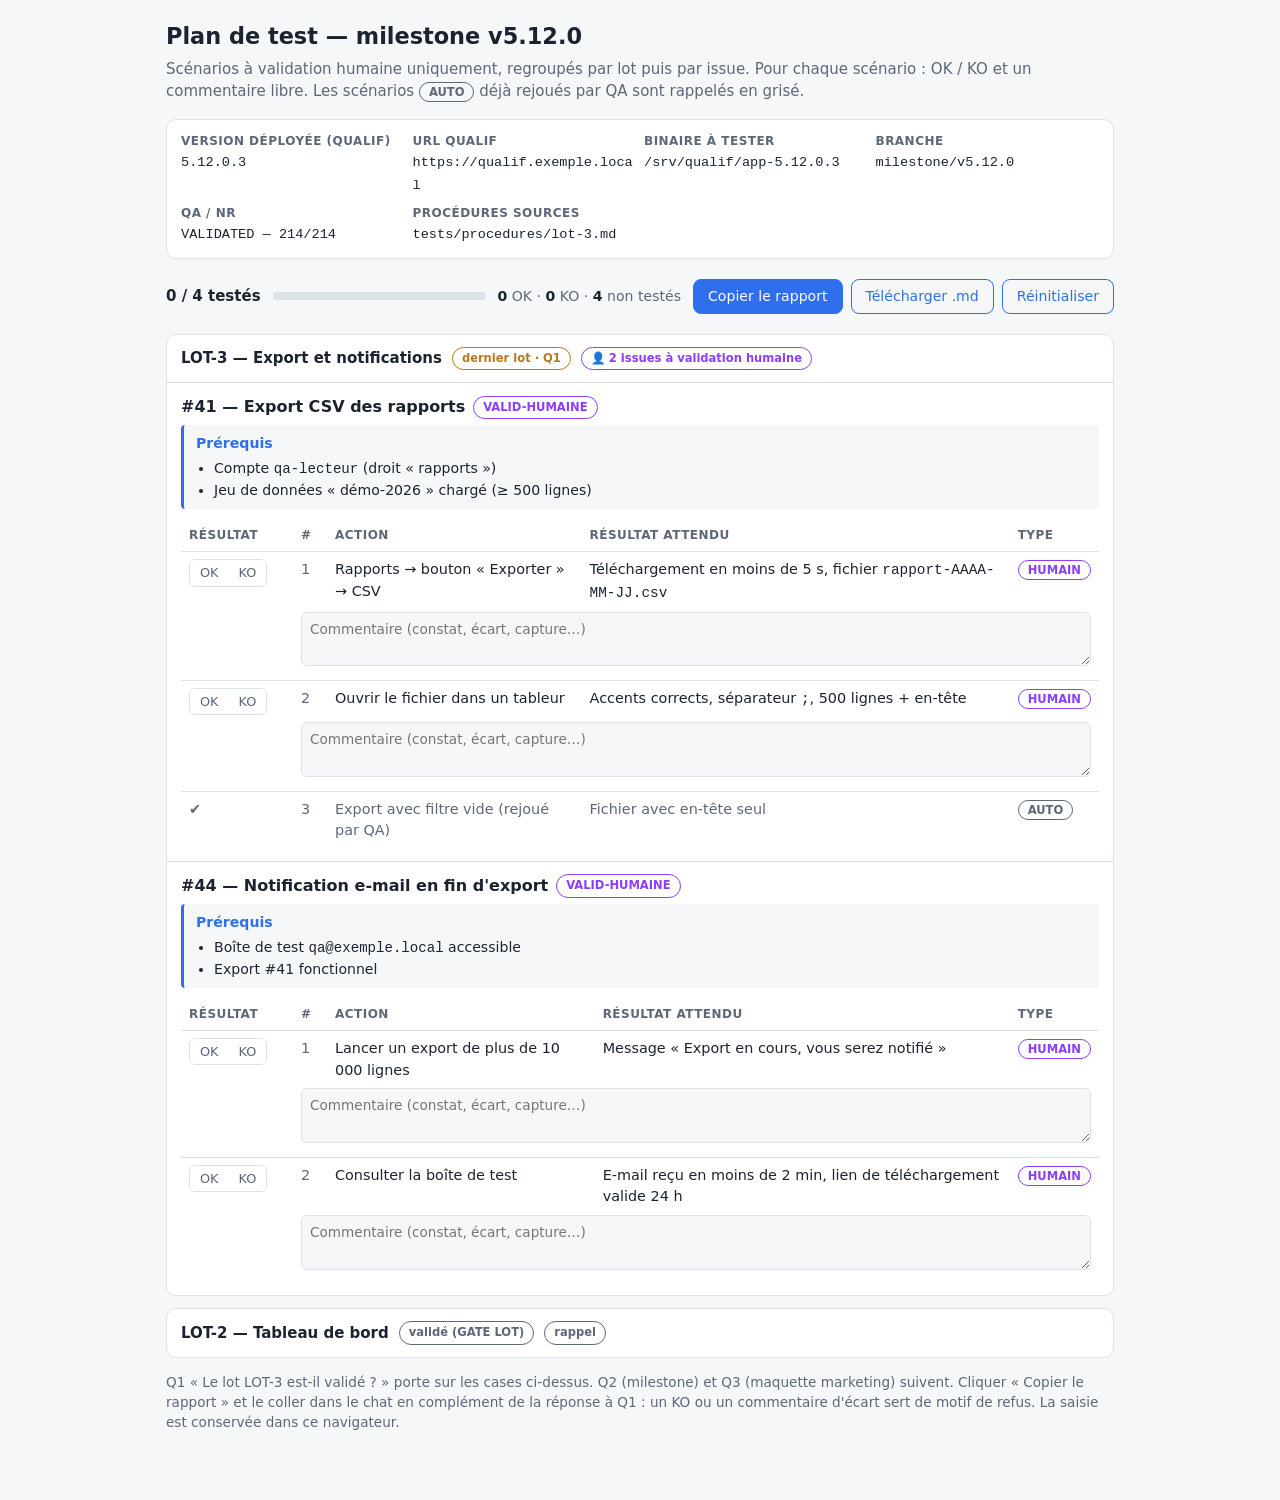
==== TEMPLATE_claude/templates/test-plan/plan-de-test.exemple.html @ fdb284cf "feat(agents): plan de test HTML par lot/issue, rapport copiable, lecture apres reponse Co-Authored-B" ====
<!doctype html>
<html lang="fr">
<head>
<meta charset="utf-8">
<meta name="viewport" content="width=device-width, initial-scale=1">
<title>Plan de test — milestone {VERSION} — {LOT}</title>
<style>
:root{--bg:#f6f7f9;--card:#fff;--fg:#1c2330;--mut:#5d6778;--line:#dde1e8;--acc:#2f6fed;--ok:#1e8e4e;--warn:#b7791f;--hum:#8a3ffc;--auto:#5d6778}
@media (prefers-color-scheme:dark){:root{--bg:#12161d;--card:#1b212b;--fg:#e6e9ef;--mut:#9aa4b5;--line:#2c3441;--acc:#6b9bff;--ok:#4cc27f;--warn:#e0a84a;--hum:#b88cff;--auto:#9aa4b5}}
*{box-sizing:border-box}
body{margin:0;background:var(--bg);color:var(--fg);font:15px/1.5 system-ui,sans-serif}
main{max-width:980px;margin:0 auto;padding:20px 16px 60px}
h1{font-size:1.4rem;margin:0 0 4px}
.sub{color:var(--mut);margin:0 0 16px}
.meta{display:grid;grid-template-columns:repeat(auto-fit,minmax(220px,1fr));gap:8px;background:var(--card);border:1px solid var(--line);border-radius:10px;padding:12px 14px;margin-bottom:12px}
.meta b{display:block;font-size:.75rem;color:var(--mut);text-transform:uppercase;letter-spacing:.04em}
.meta code{font-size:.85rem;word-break:break-all}
.bar{position:sticky;top:0;z-index:2;background:var(--bg);padding:8px 0;display:flex;gap:12px;align-items:center;flex-wrap:wrap}
.prog{flex:1;min-width:160px;height:8px;background:var(--line);border-radius:6px;overflow:hidden}
.prog i{display:block;height:100%;width:0;background:var(--ok);transition:width .2s}
details.lot{background:var(--card);border:1px solid var(--line);border-radius:10px;margin:12px 0}
details.lot>summary{cursor:pointer;padding:12px 14px;font-weight:600;display:flex;gap:10px;align-items:center;flex-wrap:wrap}
.tag{font-size:.72rem;font-weight:600;border-radius:999px;padding:2px 9px;border:1px solid currentColor;white-space:nowrap}
.tag.hum{color:var(--hum)}.tag.auto{color:var(--auto)}.tag.last{color:var(--warn)}
.issue{border-top:1px solid var(--line);padding:12px 14px}
.issue h3{font-size:1rem;margin:0 0 6px;display:flex;gap:8px;align-items:center;flex-wrap:wrap}
.pre{margin:6px 0 10px;padding:8px 12px;background:var(--bg);border-left:3px solid var(--acc);border-radius:4px;font-size:.88rem}
.pre b{color:var(--acc)}
.pre ul{margin:4px 0 0 18px;padding:0}
table{width:100%;border-collapse:collapse;font-size:.9rem}
th,td{text-align:left;padding:7px 8px;border-top:1px solid var(--line);vertical-align:top}
th{font-size:.75rem;color:var(--mut);text-transform:uppercase;letter-spacing:.04em;border-top:0}
td.n{width:34px;color:var(--mut)}td.t{width:80px}td.c{width:44px;text-align:center}
tr.auto td{color:var(--mut)}
.note{color:var(--mut);font-size:.85rem;margin-top:14px}
td.r{width:112px;white-space:nowrap}
.rs{display:inline-flex;border:1px solid var(--line);border-radius:6px;overflow:hidden}
.rs button{border:0;background:var(--card);color:var(--mut);padding:3px 10px;font:inherit;font-size:.8rem;cursor:pointer}
.rs button.on-ok{background:var(--ok);color:#fff}.rs button.on-ko{background:#c0392b;color:#fff}
tr.cm td{border-top:0;padding-top:0}
tr.cm textarea{width:100%;min-height:44px;resize:vertical;font:inherit;font-size:.85rem;color:var(--fg);background:var(--bg);border:1px solid var(--line);border-radius:6px;padding:6px 8px}
.act{display:flex;gap:8px;flex-wrap:wrap}
.btn{border:1px solid var(--acc);background:var(--acc);color:#fff;border-radius:8px;padding:6px 14px;font:inherit;font-size:.88rem;cursor:pointer}
.btn.sec{background:transparent;color:var(--acc)}
.sum{font-size:.88rem;color:var(--mut)}.sum b{color:var(--fg)}
#toast{position:fixed;bottom:16px;left:50%;transform:translateX(-50%);background:var(--fg);color:var(--bg);padding:8px 16px;border-radius:8px;opacity:0;transition:opacity .2s;pointer-events:none}
#toast.show{opacity:1}
@media (max-width:640px){td.t{display:none}th:nth-child(4){display:none}}
</style>
</head>
<body>
<main>
<h1>Plan de test — milestone v5.12.0</h1>
<p class="sub">Scénarios à validation humaine uniquement, regroupés par lot puis par issue. Pour chaque scénario : OK / KO et un commentaire libre. Les scénarios <span class="tag auto">AUTO</span> déjà rejoués par QA sont rappelés en grisé.</p>

<div class="meta">
  <div><b>Version déployée (QUALIF)</b><code>5.12.0.3</code></div>
  <div><b>URL QUALIF</b><code>https://qualif.exemple.local</code></div>
  <div><b>Binaire à tester</b><code>/srv/qualif/app-5.12.0.3</code></div>
  <div><b>Branche</b><code>milestone/v5.12.0</code></div>
  <div><b>QA / NR</b><code>VALIDATED — 214/214</code></div>
  <div><b>Procédures sources</b><code>tests/procedures/lot-3.md</code></div>
</div>

<div class="bar">
  <strong id="count">0 / 0 testés</strong>
  <div class="prog"><i id="pbar"></i></div>
  <span class="sum" id="sum"></span>
  <div class="act"><button class="btn" id="copy">Copier le rapport</button><button class="btn sec" id="dl">Télécharger .md</button><button class="btn sec" id="rst">Réinitialiser</button></div>
</div>

<!-- LOT 3 — dernier lot : validation humaine (Q1) -->
<details class="lot" open>
  <summary>LOT-3 — Export et notifications <span class="tag last">dernier lot · Q1</span> <span class="tag hum">👤 2 issues à validation humaine</span></summary>

  <section class="issue">
    <h3>#41 — Export CSV des rapports <span class="tag hum">VALID-HUMAINE</span></h3>
    <div class="pre"><b>Prérequis</b>
      <ul><li>Compte <code>qa-lecteur</code> (droit « rapports »)</li><li>Jeu de données « démo-2026 » chargé (≥ 500 lignes)</li></ul>
    </div>
    <table>
      <thead><tr><th>Résultat</th><th>#</th><th>Action</th><th>Résultat attendu</th><th>Type</th></tr></thead>
      <tbody>
        <tr class="sc" data-id="41-1" data-issue="#41 — Export CSV des rapports" data-n="1" data-act="Rapports → bouton « Exporter » → CSV"><td class="r"><span class="rs"><button type="button" data-v="ok">OK</button><button type="button" data-v="ko">KO</button></span></td><td class="n">1</td><td>Rapports → bouton « Exporter » → CSV</td><td>Téléchargement en moins de 5 s, fichier <code>rapport-AAAA-MM-JJ.csv</code></td><td class="t"><span class="tag hum">HUMAIN</span></td></tr>
        <tr class="cm"><td></td><td colspan="4"><textarea data-c="41-1" placeholder="Commentaire (constat, écart, capture…)"></textarea></td></tr>
        <tr class="sc" data-id="41-2" data-issue="#41 — Export CSV des rapports" data-n="2" data-act="Ouvrir le fichier dans un tableur"><td class="r"><span class="rs"><button type="button" data-v="ok">OK</button><button type="button" data-v="ko">KO</button></span></td><td class="n">2</td><td>Ouvrir le fichier dans un tableur</td><td>Accents corrects, séparateur <code>;</code>, 500 lignes + en-tête</td><td class="t"><span class="tag hum">HUMAIN</span></td></tr>
        <tr class="cm"><td></td><td colspan="4"><textarea data-c="41-2" placeholder="Commentaire (constat, écart, capture…)"></textarea></td></tr>
        <tr class="auto"><td class="r">✔</td><td class="n">3</td><td>Export avec filtre vide (rejoué par QA)</td><td>Fichier avec en-tête seul</td><td class="t"><span class="tag auto">AUTO</span></td></tr>
      </tbody>
    </table>
  </section>

  <section class="issue">
    <h3>#44 — Notification e-mail en fin d'export <span class="tag hum">VALID-HUMAINE</span></h3>
    <div class="pre"><b>Prérequis</b>
      <ul><li>Boîte de test <code>qa@exemple.local</code> accessible</li><li>Export #41 fonctionnel</li></ul>
    </div>
    <table>
      <thead><tr><th>Résultat</th><th>#</th><th>Action</th><th>Résultat attendu</th><th>Type</th></tr></thead>
      <tbody>
        <tr class="sc" data-id="44-1" data-issue="#44 — Notification e-mail en fin d'export" data-n="1" data-act="Lancer un export de plus de 10 000 lignes"><td class="r"><span class="rs"><button type="button" data-v="ok">OK</button><button type="button" data-v="ko">KO</button></span></td><td class="n">1</td><td>Lancer un export de plus de 10 000 lignes</td><td>Message « Export en cours, vous serez notifié »</td><td class="t"><span class="tag hum">HUMAIN</span></td></tr>
        <tr class="cm"><td></td><td colspan="4"><textarea data-c="44-1" placeholder="Commentaire (constat, écart, capture…)"></textarea></td></tr>
        <tr class="sc" data-id="44-2" data-issue="#44 — Notification e-mail en fin d'export" data-n="2" data-act="Consulter la boîte de test"><td class="r"><span class="rs"><button type="button" data-v="ok">OK</button><button type="button" data-v="ko">KO</button></span></td><td class="n">2</td><td>Consulter la boîte de test</td><td>E-mail reçu en moins de 2 min, lien de téléchargement valide 24 h</td><td class="t"><span class="tag hum">HUMAIN</span></td></tr>
        <tr class="cm"><td></td><td colspan="4"><textarea data-c="44-2" placeholder="Commentaire (constat, écart, capture…)"></textarea></td></tr>
      </tbody>
    </table>
  </section>
</details>

<!-- LOT 2 — déjà validé : rappel -->
<details class="lot">
  <summary>LOT-2 — Tableau de bord <span class="tag auto">validé (GATE LOT)</span> <span class="tag auto">rappel</span></summary>
  <section class="issue">
    <h3>#37 — Widget « activité 7 jours »</h3>
    <div class="pre"><b>Prérequis</b> aucun (testé au lot).</div>
    <table>
      <thead><tr><th>Résultat</th><th>#</th><th>Action</th><th>Résultat attendu</th><th>Type</th></tr></thead>
      <tbody><tr class="auto"><td class="r">✔</td><td class="n">1</td><td>Ouvrir le tableau de bord</td><td>Graphique 7 jours affiché, valeurs = jeu de données</td><td class="t"><span class="tag hum">HUMAIN</span></td></tr></tbody>
    </table>
  </section>
</details>

<p class="note">Q1 « Le lot LOT-3 est-il validé ? » porte sur les cases ci-dessus. Q2 (milestone) et Q3 (maquette marketing) suivent. Cliquer « Copier le rapport » et le coller dans le chat en complément de la réponse à Q1 : un KO ou un commentaire d'écart sert de motif de refus. La saisie est conservée dans ce navigateur.</p>
</main>
<div id="toast"></div>
<script>
(function(){
  var NL=String.fromCharCode(10),KEY='plan-test-v5.12.0',st={};
  try{st=JSON.parse(localStorage.getItem(KEY)||'{}')}catch(e){}
  var rows=[].slice.call(document.querySelectorAll('tr.sc'));
  function save(){try{localStorage.setItem(KEY,JSON.stringify(st))}catch(e){}}
  function g(id){return st[id]||(st[id]={v:'',c:''})}
  function paint(){
    var ok=0,ko=0;
    rows.forEach(function(r){var d=g(r.dataset.id);
      r.querySelectorAll('.rs button').forEach(function(b){b.className=(d.v===b.dataset.v)?'on-'+b.dataset.v:''});
      if(d.v==='ok')ok++;if(d.v==='ko')ko++;});
    var done=ok+ko,t=rows.length;
    document.getElementById('count').textContent=done+' / '+t+' testés';
    document.getElementById('pbar').style.width=(t?100*done/t:0)+'%';
    document.getElementById('sum').innerHTML='<b>'+ok+'</b> OK · <b>'+ko+'</b> KO · <b>'+(t-done)+'</b> non testés';
  }
  rows.forEach(function(r){
    r.querySelectorAll('.rs button').forEach(function(b){b.addEventListener('click',function(){var d=g(r.dataset.id);d.v=(d.v===b.dataset.v)?'':b.dataset.v;save();paint()})});
  });
  [].slice.call(document.querySelectorAll('textarea[data-c]')).forEach(function(a){
    a.value=g(a.dataset.c).c;a.addEventListener('input',function(){g(a.dataset.c).c=a.value;save()});});
  function report(){
    var ok=0,ko=0,L=[],cur='';
    rows.forEach(function(r){var d=g(r.dataset.id);if(d.v==='ok')ok++;if(d.v==='ko')ko++;});
    L.push('# Rapport de test — milestone v5.12.0 — LOT-3','','Version QUALIF : 5.12.0.3 · '+new Date().toISOString().slice(0,16).replace('T',' '),'','**Résumé** : '+ok+' OK · '+ko+' KO · '+(rows.length-ok-ko)+' non testés ('+rows.length+' scénarios HUMAIN)','');
    rows.forEach(function(r){var d=g(r.dataset.id);
      if(r.dataset.issue!==cur){if(cur)L.push('');cur=r.dataset.issue;L.push('## '+cur,'')}
      var res=d.v==='ok'?'OK':d.v==='ko'?'KO':'NON TESTÉ';
      L.push('- Scénario '+r.dataset.n+' — '+r.dataset.act+' : **'+res+'**');
      if(d.c.trim()){d.c.trim().split(NL).forEach(function(x){L.push('  > '+x)})}});
    L.push('','Décision proposée : '+(ko?'REFUS (KO présents)':(ok===rows.length?'VALIDÉ':'INCOMPLET')));
    return L.join(NL);
  }
  function toast(m){var t=document.getElementById('toast');t.textContent=m;t.className='show';setTimeout(function(){t.className=''},1800)}
  document.getElementById('copy').addEventListener('click',function(){
    var txt=report();
    function fb(){var a=document.createElement('textarea');a.value=txt;document.body.appendChild(a);a.select();try{document.execCommand('copy');toast('Rapport copié')}catch(e){toast('Copie impossible — utiliser Télécharger')}a.remove()}
    if(navigator.clipboard&&navigator.clipboard.writeText){navigator.clipboard.writeText(txt).then(function(){toast('Rapport copié')},fb)}else fb();
  });
  document.getElementById('dl').addEventListener('click',function(){
    var b=new Blob([report()],{type:'text/markdown'}),a=document.createElement('a');
    a.href=URL.createObjectURL(b);a.download='test-report-LOT-3.md';a.click();});
  document.getElementById('rst').addEventListener('click',function(){
    if(!confirm('Effacer toute la saisie ?'))return;st={};save();
    [].slice.call(document.querySelectorAll('textarea[data-c]')).forEach(function(a){a.value=''});paint()});
  paint();
})();
</script>
</body>
</html>
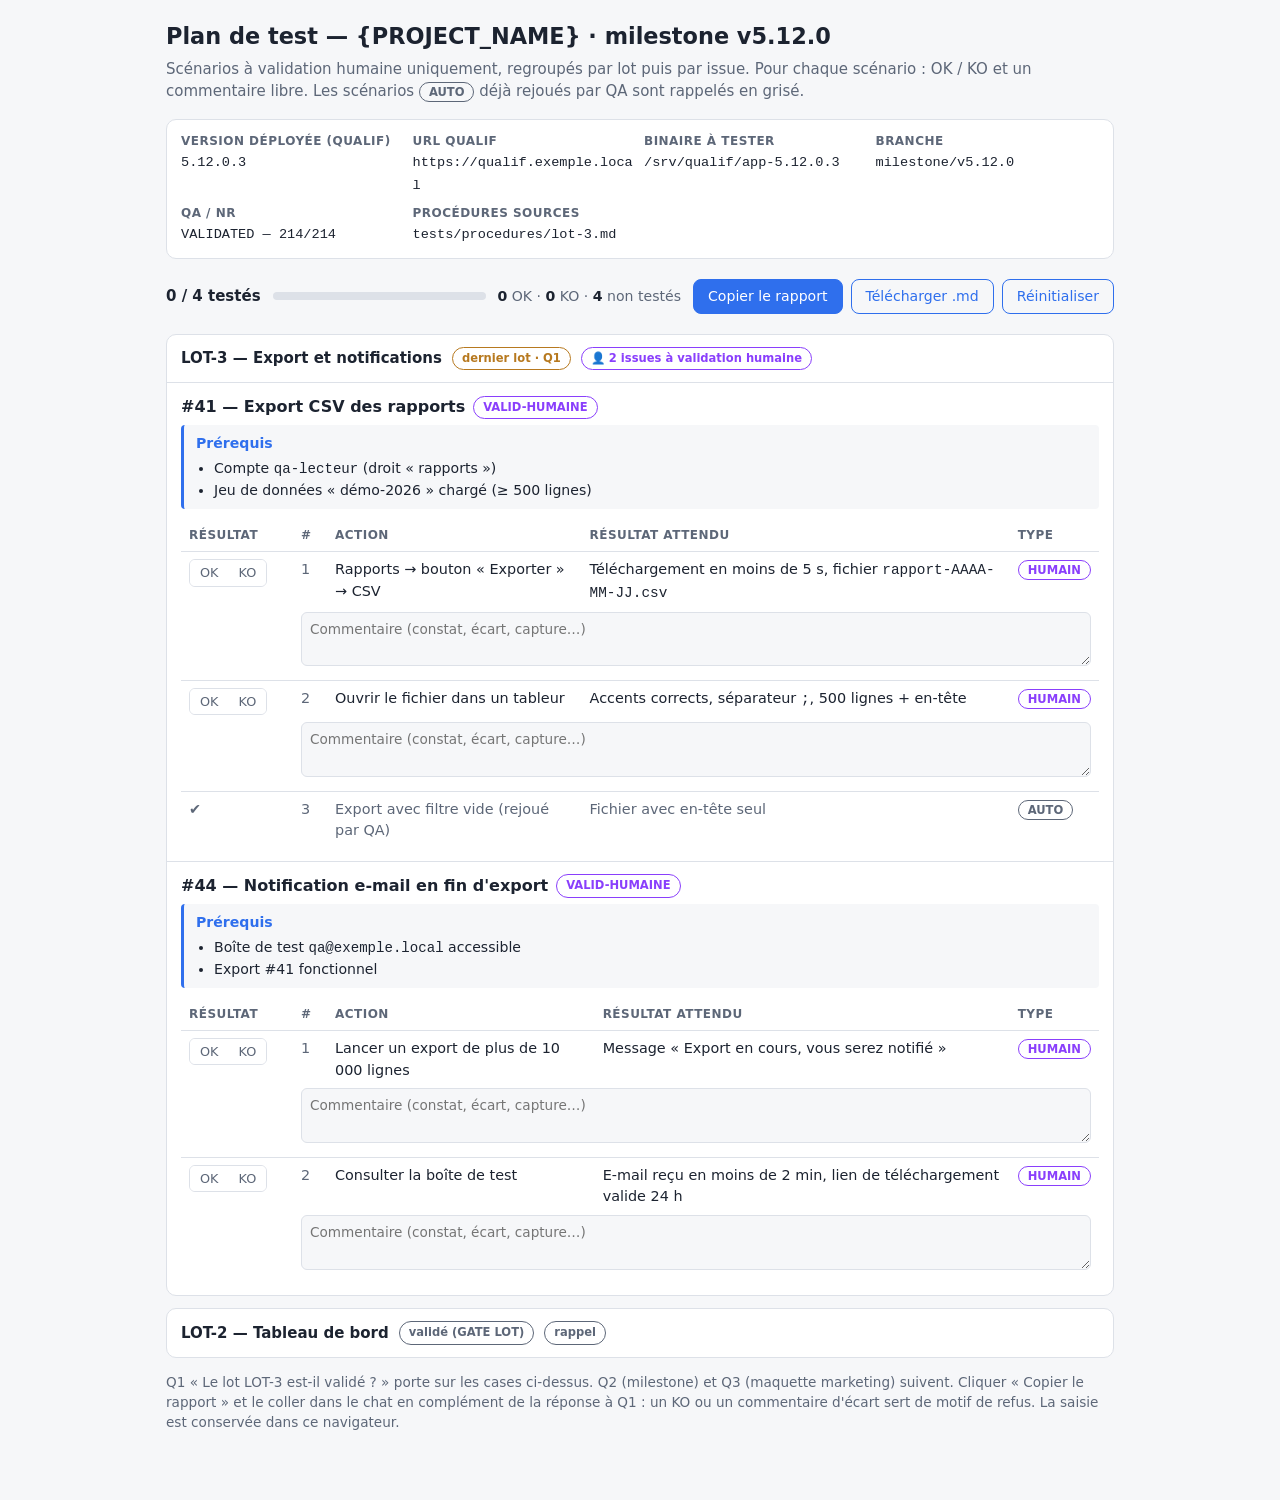
==== commit 1781d8a6: "feat(agents): titre d'onglet court du plan de test, onglet unique reutilise puis ferme Co-Authored-B" ====
--- a/TEMPLATE_claude/templates/test-plan/plan-de-test.exemple.html
+++ b/TEMPLATE_claude/templates/test-plan/plan-de-test.exemple.html
@@ -3,7 +3,7 @@
 <head>
 <meta charset="utf-8">
 <meta name="viewport" content="width=device-width, initial-scale=1">
-<title>Plan de test — milestone {VERSION} — {LOT}</title>
+<title>🧪 {LOT} · v{VERSION}</title>
 <style>
 :root{--bg:#f6f7f9;--card:#fff;--fg:#1c2330;--mut:#5d6778;--line:#dde1e8;--acc:#2f6fed;--ok:#1e8e4e;--warn:#b7791f;--hum:#8a3ffc;--auto:#5d6778}
 @media (prefers-color-scheme:dark){:root{--bg:#12161d;--card:#1b212b;--fg:#e6e9ef;--mut:#9aa4b5;--line:#2c3441;--acc:#6b9bff;--ok:#4cc27f;--warn:#e0a84a;--hum:#b88cff;--auto:#9aa4b5}}
@@ -50,7 +50,7 @@
 </head>
 <body>
 <main>
-<h1>Plan de test — milestone v5.12.0</h1>
+<h1>Plan de test — {PROJECT_NAME} · milestone v5.12.0</h1>
 <p class="sub">Scénarios à validation humaine uniquement, regroupés par lot puis par issue. Pour chaque scénario : OK / KO et un commentaire libre. Les scénarios <span class="tag auto">AUTO</span> déjà rejoués par QA sont rappelés en grisé.</p>
 
 <div class="meta">
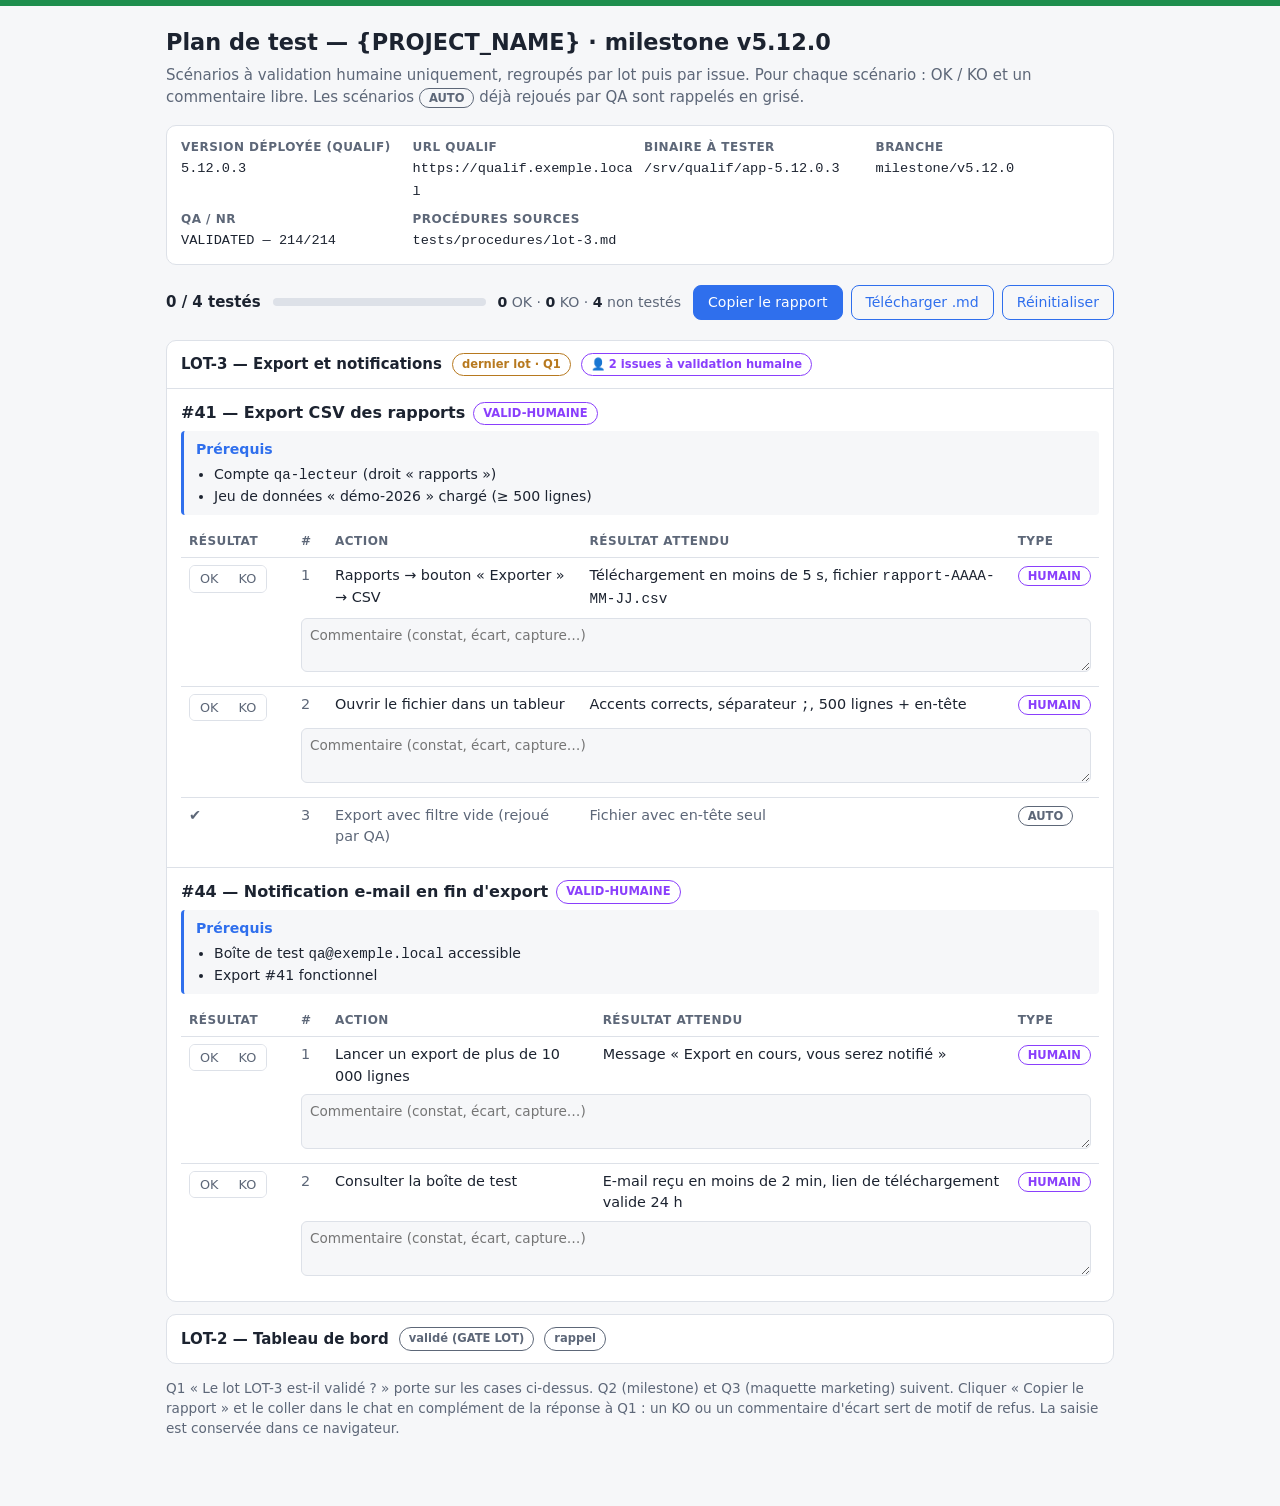
==== commit fe0ab58c: "feat(templates): identification visuelle des onglets Chrome (favicon + bandeau par type) Co-Authored" ====
--- a/TEMPLATE_claude/templates/test-plan/plan-de-test.exemple.html
+++ b/TEMPLATE_claude/templates/test-plan/plan-de-test.exemple.html
@@ -3,12 +3,13 @@
 <head>
 <meta charset="utf-8">
 <meta name="viewport" content="width=device-width, initial-scale=1">
-<title>🧪 {LOT} · v{VERSION}</title>
+<title>{LOT} · v{VERSION}</title>
+<link rel="icon" href="data:image/svg+xml,%3Csvg xmlns='http://www.w3.org/2000/svg' viewBox='0 0 100 100'%3E%3Ctext y='.9em' font-size='90'%3E%F0%9F%A7%AA%3C/text%3E%3C/svg%3E">
 <style>
-:root{--bg:#f6f7f9;--card:#fff;--fg:#1c2330;--mut:#5d6778;--line:#dde1e8;--acc:#2f6fed;--ok:#1e8e4e;--warn:#b7791f;--hum:#8a3ffc;--auto:#5d6778}
+:root{--bg:#f6f7f9;--card:#fff;--fg:#1c2330;--mut:#5d6778;--line:#dde1e8;--acc:#2f6fed;--ok:#1e8e4e;--warn:#b7791f;--hum:#8a3ffc;--auto:#5d6778;--type:#1e8e4e}
 @media (prefers-color-scheme:dark){:root{--bg:#12161d;--card:#1b212b;--fg:#e6e9ef;--mut:#9aa4b5;--line:#2c3441;--acc:#6b9bff;--ok:#4cc27f;--warn:#e0a84a;--hum:#b88cff;--auto:#9aa4b5}}
 *{box-sizing:border-box}
-body{margin:0;background:var(--bg);color:var(--fg);font:15px/1.5 system-ui,sans-serif}
+body{margin:0;border-top:6px solid var(--type);background:var(--bg);color:var(--fg);font:15px/1.5 system-ui,sans-serif}
 main{max-width:980px;margin:0 auto;padding:20px 16px 60px}
 h1{font-size:1.4rem;margin:0 0 4px}
 .sub{color:var(--mut);margin:0 0 16px}
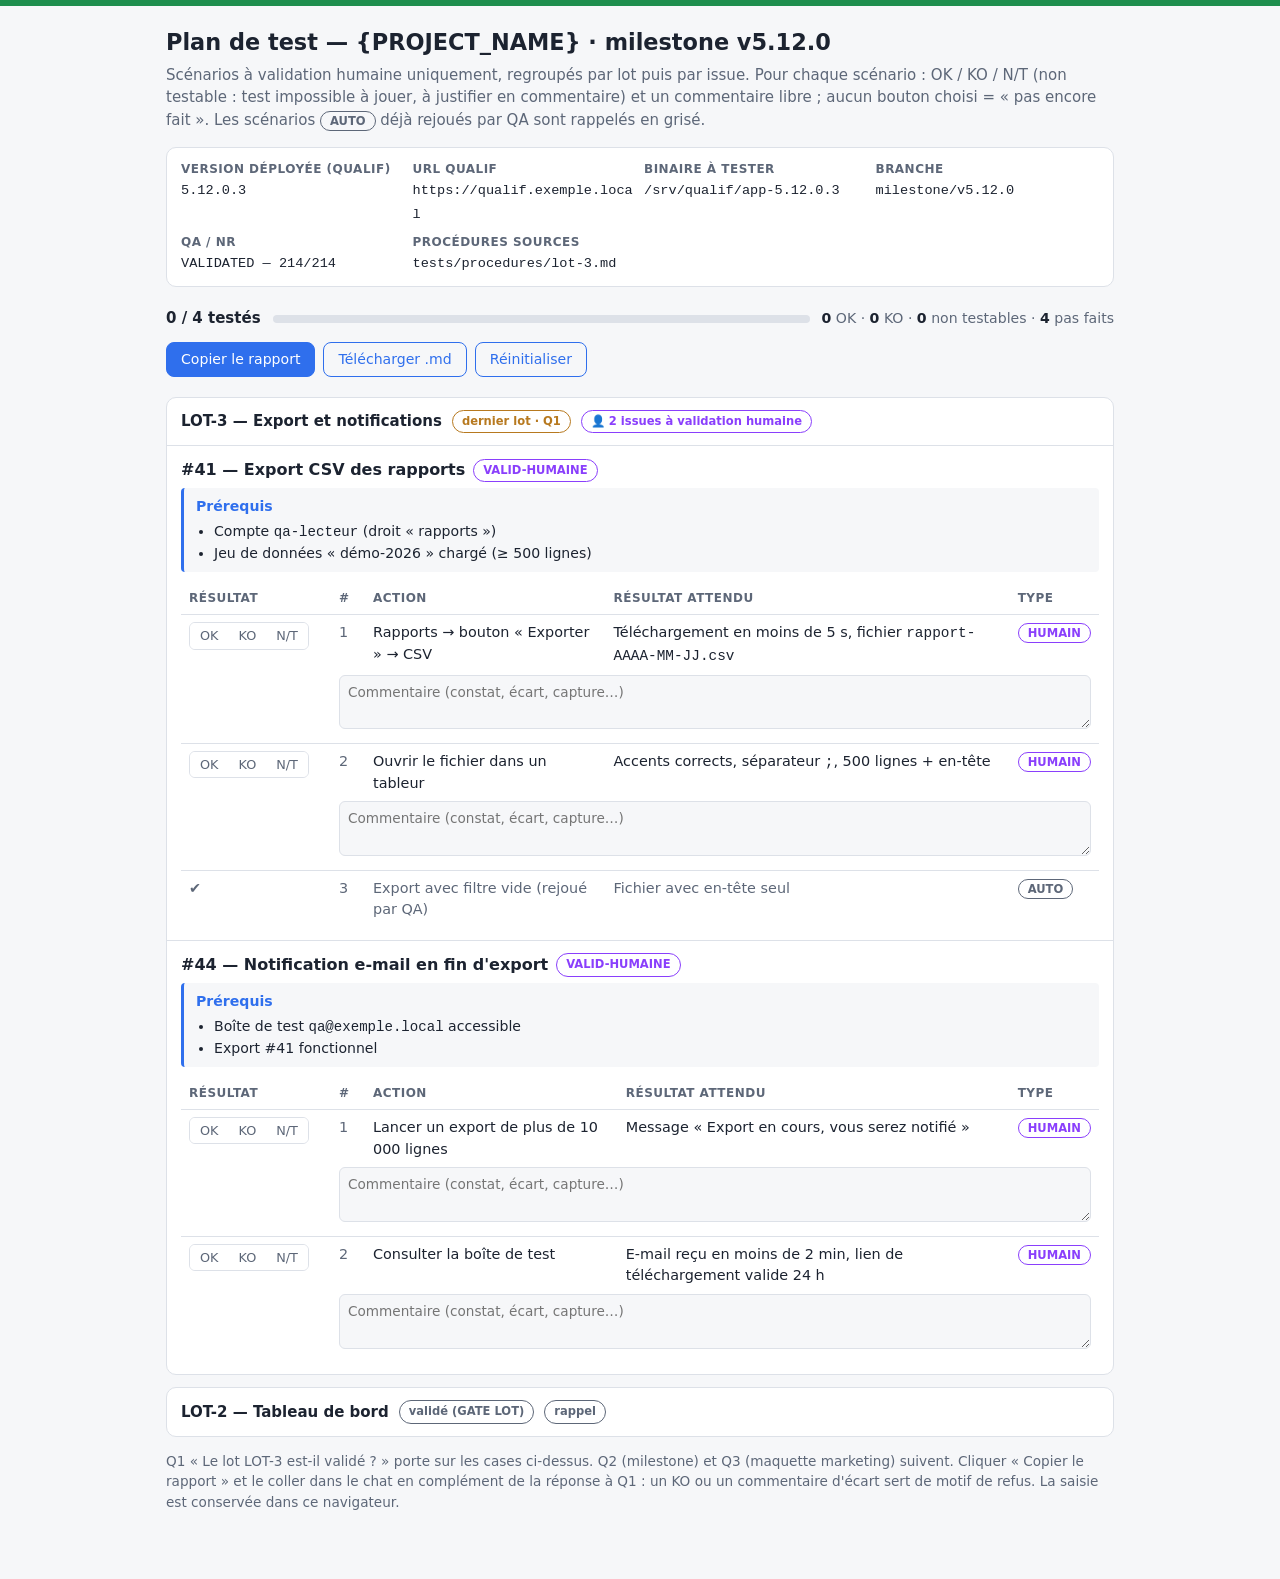
==== commit e7e91faf: "feat(templates): plan de test HTML — état « non testable » (N/T) distinct de « pas fait » Co-Authore" ====
--- a/TEMPLATE_claude/templates/test-plan/plan-de-test.exemple.html
+++ b/TEMPLATE_claude/templates/test-plan/plan-de-test.exemple.html
@@ -34,10 +34,10 @@
 td.n{width:34px;color:var(--mut)}td.t{width:80px}td.c{width:44px;text-align:center}
 tr.auto td{color:var(--mut)}
 .note{color:var(--mut);font-size:.85rem;margin-top:14px}
-td.r{width:112px;white-space:nowrap}
+td.r{width:150px;white-space:nowrap}
 .rs{display:inline-flex;border:1px solid var(--line);border-radius:6px;overflow:hidden}
 .rs button{border:0;background:var(--card);color:var(--mut);padding:3px 10px;font:inherit;font-size:.8rem;cursor:pointer}
-.rs button.on-ok{background:var(--ok);color:#fff}.rs button.on-ko{background:#c0392b;color:#fff}
+.rs button.on-ok{background:var(--ok);color:#fff}.rs button.on-ko{background:#c0392b;color:#fff}.rs button.on-nt{background:var(--warn);color:#fff}
 tr.cm td{border-top:0;padding-top:0}
 tr.cm textarea{width:100%;min-height:44px;resize:vertical;font:inherit;font-size:.85rem;color:var(--fg);background:var(--bg);border:1px solid var(--line);border-radius:6px;padding:6px 8px}
 .act{display:flex;gap:8px;flex-wrap:wrap}
@@ -52,7 +52,7 @@
 <body>
 <main>
 <h1>Plan de test — {PROJECT_NAME} · milestone v5.12.0</h1>
-<p class="sub">Scénarios à validation humaine uniquement, regroupés par lot puis par issue. Pour chaque scénario : OK / KO et un commentaire libre. Les scénarios <span class="tag auto">AUTO</span> déjà rejoués par QA sont rappelés en grisé.</p>
+<p class="sub">Scénarios à validation humaine uniquement, regroupés par lot puis par issue. Pour chaque scénario : OK / KO / N/T (non testable : test impossible à jouer, à justifier en commentaire) et un commentaire libre ; aucun bouton choisi = « pas encore fait ». Les scénarios <span class="tag auto">AUTO</span> déjà rejoués par QA sont rappelés en grisé.</p>
 
 <div class="meta">
   <div><b>Version déployée (QUALIF)</b><code>5.12.0.3</code></div>
@@ -82,9 +82,9 @@
     <table>
       <thead><tr><th>Résultat</th><th>#</th><th>Action</th><th>Résultat attendu</th><th>Type</th></tr></thead>
       <tbody>
-        <tr class="sc" data-id="41-1" data-issue="#41 — Export CSV des rapports" data-n="1" data-act="Rapports → bouton « Exporter » → CSV"><td class="r"><span class="rs"><button type="button" data-v="ok">OK</button><button type="button" data-v="ko">KO</button></span></td><td class="n">1</td><td>Rapports → bouton « Exporter » → CSV</td><td>Téléchargement en moins de 5 s, fichier <code>rapport-AAAA-MM-JJ.csv</code></td><td class="t"><span class="tag hum">HUMAIN</span></td></tr>
+        <tr class="sc" data-id="41-1" data-issue="#41 — Export CSV des rapports" data-n="1" data-act="Rapports → bouton « Exporter » → CSV"><td class="r"><span class="rs"><button type="button" data-v="ok">OK</button><button type="button" data-v="ko">KO</button><button type="button" data-v="nt" title="Non testable : impossible de jouer ce test (préciser pourquoi en commentaire)">N/T</button></span></td><td class="n">1</td><td>Rapports → bouton « Exporter » → CSV</td><td>Téléchargement en moins de 5 s, fichier <code>rapport-AAAA-MM-JJ.csv</code></td><td class="t"><span class="tag hum">HUMAIN</span></td></tr>
         <tr class="cm"><td></td><td colspan="4"><textarea data-c="41-1" placeholder="Commentaire (constat, écart, capture…)"></textarea></td></tr>
-        <tr class="sc" data-id="41-2" data-issue="#41 — Export CSV des rapports" data-n="2" data-act="Ouvrir le fichier dans un tableur"><td class="r"><span class="rs"><button type="button" data-v="ok">OK</button><button type="button" data-v="ko">KO</button></span></td><td class="n">2</td><td>Ouvrir le fichier dans un tableur</td><td>Accents corrects, séparateur <code>;</code>, 500 lignes + en-tête</td><td class="t"><span class="tag hum">HUMAIN</span></td></tr>
+        <tr class="sc" data-id="41-2" data-issue="#41 — Export CSV des rapports" data-n="2" data-act="Ouvrir le fichier dans un tableur"><td class="r"><span class="rs"><button type="button" data-v="ok">OK</button><button type="button" data-v="ko">KO</button><button type="button" data-v="nt" title="Non testable : impossible de jouer ce test (préciser pourquoi en commentaire)">N/T</button></span></td><td class="n">2</td><td>Ouvrir le fichier dans un tableur</td><td>Accents corrects, séparateur <code>;</code>, 500 lignes + en-tête</td><td class="t"><span class="tag hum">HUMAIN</span></td></tr>
         <tr class="cm"><td></td><td colspan="4"><textarea data-c="41-2" placeholder="Commentaire (constat, écart, capture…)"></textarea></td></tr>
         <tr class="auto"><td class="r">✔</td><td class="n">3</td><td>Export avec filtre vide (rejoué par QA)</td><td>Fichier avec en-tête seul</td><td class="t"><span class="tag auto">AUTO</span></td></tr>
       </tbody>
@@ -99,9 +99,9 @@
     <table>
       <thead><tr><th>Résultat</th><th>#</th><th>Action</th><th>Résultat attendu</th><th>Type</th></tr></thead>
       <tbody>
-        <tr class="sc" data-id="44-1" data-issue="#44 — Notification e-mail en fin d'export" data-n="1" data-act="Lancer un export de plus de 10 000 lignes"><td class="r"><span class="rs"><button type="button" data-v="ok">OK</button><button type="button" data-v="ko">KO</button></span></td><td class="n">1</td><td>Lancer un export de plus de 10 000 lignes</td><td>Message « Export en cours, vous serez notifié »</td><td class="t"><span class="tag hum">HUMAIN</span></td></tr>
+        <tr class="sc" data-id="44-1" data-issue="#44 — Notification e-mail en fin d'export" data-n="1" data-act="Lancer un export de plus de 10 000 lignes"><td class="r"><span class="rs"><button type="button" data-v="ok">OK</button><button type="button" data-v="ko">KO</button><button type="button" data-v="nt" title="Non testable : impossible de jouer ce test (préciser pourquoi en commentaire)">N/T</button></span></td><td class="n">1</td><td>Lancer un export de plus de 10 000 lignes</td><td>Message « Export en cours, vous serez notifié »</td><td class="t"><span class="tag hum">HUMAIN</span></td></tr>
         <tr class="cm"><td></td><td colspan="4"><textarea data-c="44-1" placeholder="Commentaire (constat, écart, capture…)"></textarea></td></tr>
-        <tr class="sc" data-id="44-2" data-issue="#44 — Notification e-mail en fin d'export" data-n="2" data-act="Consulter la boîte de test"><td class="r"><span class="rs"><button type="button" data-v="ok">OK</button><button type="button" data-v="ko">KO</button></span></td><td class="n">2</td><td>Consulter la boîte de test</td><td>E-mail reçu en moins de 2 min, lien de téléchargement valide 24 h</td><td class="t"><span class="tag hum">HUMAIN</span></td></tr>
+        <tr class="sc" data-id="44-2" data-issue="#44 — Notification e-mail en fin d'export" data-n="2" data-act="Consulter la boîte de test"><td class="r"><span class="rs"><button type="button" data-v="ok">OK</button><button type="button" data-v="ko">KO</button><button type="button" data-v="nt" title="Non testable : impossible de jouer ce test (préciser pourquoi en commentaire)">N/T</button></span></td><td class="n">2</td><td>Consulter la boîte de test</td><td>E-mail reçu en moins de 2 min, lien de téléchargement valide 24 h</td><td class="t"><span class="tag hum">HUMAIN</span></td></tr>
         <tr class="cm"><td></td><td colspan="4"><textarea data-c="44-2" placeholder="Commentaire (constat, écart, capture…)"></textarea></td></tr>
       </tbody>
     </table>
@@ -132,14 +132,14 @@
   function save(){try{localStorage.setItem(KEY,JSON.stringify(st))}catch(e){}}
   function g(id){return st[id]||(st[id]={v:'',c:''})}
   function paint(){
-    var ok=0,ko=0;
+    var ok=0,ko=0,nt=0;
     rows.forEach(function(r){var d=g(r.dataset.id);
       r.querySelectorAll('.rs button').forEach(function(b){b.className=(d.v===b.dataset.v)?'on-'+b.dataset.v:''});
-      if(d.v==='ok')ok++;if(d.v==='ko')ko++;});
-    var done=ok+ko,t=rows.length;
+      if(d.v==='ok')ok++;if(d.v==='ko')ko++;if(d.v==='nt')nt++;});
+    var done=ok+ko+nt,t=rows.length;
     document.getElementById('count').textContent=done+' / '+t+' testés';
     document.getElementById('pbar').style.width=(t?100*done/t:0)+'%';
-    document.getElementById('sum').innerHTML='<b>'+ok+'</b> OK · <b>'+ko+'</b> KO · <b>'+(t-done)+'</b> non testés';
+    document.getElementById('sum').innerHTML='<b>'+ok+'</b> OK · <b>'+ko+'</b> KO · <b>'+nt+'</b> non testables · <b>'+(t-done)+'</b> pas faits';
   }
   rows.forEach(function(r){
     r.querySelectorAll('.rs button').forEach(function(b){b.addEventListener('click',function(){var d=g(r.dataset.id);d.v=(d.v===b.dataset.v)?'':b.dataset.v;save();paint()})});
@@ -147,15 +147,15 @@
   [].slice.call(document.querySelectorAll('textarea[data-c]')).forEach(function(a){
     a.value=g(a.dataset.c).c;a.addEventListener('input',function(){g(a.dataset.c).c=a.value;save()});});
   function report(){
-    var ok=0,ko=0,L=[],cur='';
-    rows.forEach(function(r){var d=g(r.dataset.id);if(d.v==='ok')ok++;if(d.v==='ko')ko++;});
-    L.push('# Rapport de test — milestone v5.12.0 — LOT-3','','Version QUALIF : 5.12.0.3 · '+new Date().toISOString().slice(0,16).replace('T',' '),'','**Résumé** : '+ok+' OK · '+ko+' KO · '+(rows.length-ok-ko)+' non testés ('+rows.length+' scénarios HUMAIN)','');
+    var ok=0,ko=0,nt=0,L=[],cur='';
+    rows.forEach(function(r){var d=g(r.dataset.id);if(d.v==='ok')ok++;if(d.v==='ko')ko++;if(d.v==='nt')nt++;});
+    L.push('# Rapport de test — milestone v5.12.0 — LOT-3','','Version QUALIF : 5.12.0.3 · '+new Date().toISOString().slice(0,16).replace('T',' '),'','**Résumé** : '+ok+' OK · '+ko+' KO · '+nt+' NON TESTABLES · '+(rows.length-ok-ko-nt)+' PAS FAITS ('+rows.length+' scénarios HUMAIN)','');
     rows.forEach(function(r){var d=g(r.dataset.id);
       if(r.dataset.issue!==cur){if(cur)L.push('');cur=r.dataset.issue;L.push('## '+cur,'')}
-      var res=d.v==='ok'?'OK':d.v==='ko'?'KO':'NON TESTÉ';
+      var res=d.v==='ok'?'OK':d.v==='ko'?'KO':d.v==='nt'?'NON TESTABLE':'PAS FAIT';
       L.push('- Scénario '+r.dataset.n+' — '+r.dataset.act+' : **'+res+'**');
       if(d.c.trim()){d.c.trim().split(NL).forEach(function(x){L.push('  > '+x)})}});
-    L.push('','Décision proposée : '+(ko?'REFUS (KO présents)':(ok===rows.length?'VALIDÉ':'INCOMPLET')));
+    L.push('','Décision proposée : '+(ko?'REFUS (KO présents)':(ok+nt<rows.length?'INCOMPLET (scénarios pas faits)':(nt?'VALIDÉ AVEC NON TESTABLES (à arbitrer)':'VALIDÉ'))));
     return L.join(NL);
   }
   function toast(m){var t=document.getElementById('toast');t.textContent=m;t.className='show';setTimeout(function(){t.className=''},1800)}
